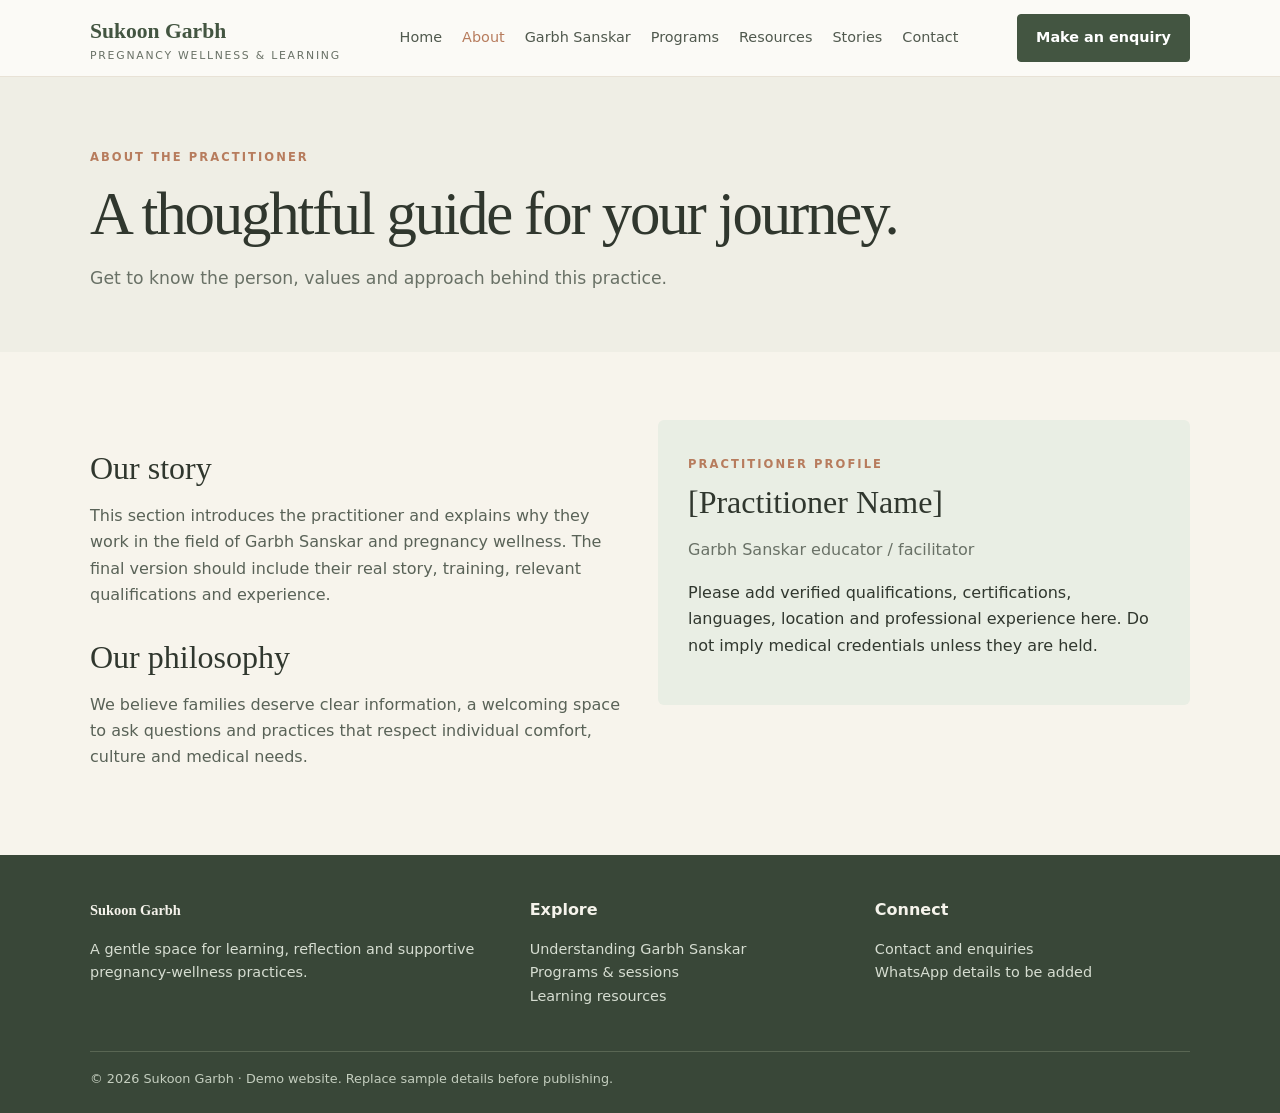
==== about.html @ dbc05a03 "Build responsive Garbh Sanskar website demo" ====
<!doctype html><html lang="en"><head><meta charset="utf-8"><meta name="viewport" content="width=device-width,initial-scale=1"><meta name="description" content="A calm and informative Garbh Sanskar and pregnancy wellness website."><title>About | Sukoon Garbh</title><link rel="stylesheet" href="styles.css"></head><body><header class="site-header"><div class="wrap nav"><a class="brand" href="index.html">Sukoon Garbh<span><small>Pregnancy wellness & learning</small></span></a><nav class="nav-links" aria-label="Main navigation"><a class="" href="index.html">Home</a><a class="active" href="about.html">About</a><a class="" href="garbh-sanskar.html">Garbh Sanskar</a><a class="" href="programs.html">Programs</a><a class="" href="resources.html">Resources</a><a class="" href="testimonials.html">Stories</a><a class="" href="contact.html">Contact</a></nav><a class="nav-cta" href="contact.html">Make an enquiry</a></div></header><main><section class="page-intro"><div class="wrap"><span class="eyebrow">About the practitioner</span><h1>A thoughtful guide for your journey.</h1><p>Get to know the person, values and approach behind this practice.</p></div></section><section class="section"><div class="wrap split"><div class="content"><h2>Our story</h2><p>This section introduces the practitioner and explains why they work in the field of Garbh Sanskar and pregnancy wellness. The final version should include their real story, training, relevant qualifications and experience.</p><h2>Our philosophy</h2><p>We believe families deserve clear information, a welcoming space to ask questions and practices that respect individual comfort, culture and medical needs.</p></div><aside class="contact-box"><span class="eyebrow">Practitioner profile</span><h2 style="font:2rem Georgia,serif">[Practitioner Name]</h2><p class="muted">Garbh Sanskar educator / facilitator</p><p>Please add verified qualifications, certifications, languages, location and professional experience here. Do not imply medical credentials unless they are held.</p></aside></div></section></main><footer class="site-footer"><div class="wrap"><div class="footer-grid"><div><a class="brand" style="color:#f5f3eb" href="index.html">Sukoon Garbh</a><p>A gentle space for learning, reflection and supportive pregnancy-wellness practices.</p></div><div><strong>Explore</strong><p><a href="garbh-sanskar.html">Understanding Garbh Sanskar</a><br><a href="programs.html">Programs & sessions</a><br><a href="resources.html">Learning resources</a></p></div><div><strong>Connect</strong><p><a href="contact.html">Contact and enquiries</a><br><span>WhatsApp details to be added</span></p></div></div><div class="footer-bottom">© 2026 Sukoon Garbh · Demo website. Replace sample details before publishing.</div></div></footer><script src="script.js"></script></body></html>
---- styles.css ----
:root{--cream:#f7f4ec;--paper:#fffdf8;--ink:#30372e;--muted:#697166;--green:#71836b;--green-dark:#435541;--clay:#b77c5d;--line:#e8e2d6}*{box-sizing:border-box}body{margin:0;background:var(--cream);color:var(--ink);font:16px/1.65 Inter,ui-sans-serif,system-ui,-apple-system,"Segoe UI",sans-serif}a{color:inherit;text-decoration:none}img{max-width:100%;display:block}.wrap{width:min(1100px,92%);margin:auto}.site-header{background:#fbfaf6;border-bottom:1px solid var(--line);position:sticky;top:0;z-index:5}.nav{min-height:76px;display:flex;align-items:center;justify-content:space-between;gap:24px}.brand{font-family:Georgia,serif;font-size:1.35rem;color:var(--green-dark);font-weight:600}.brand small{display:block;font: .68rem/1.2 system-ui;letter-spacing:.16em;text-transform:uppercase;color:var(--muted)}.nav-links{display:flex;gap:20px;align-items:center;flex-wrap:wrap}.nav-links a{font-size:.9rem;color:#50594e}.nav-links a:hover,.nav-links a.active{color:var(--clay)}.nav-cta,.button{display:inline-flex;align-items:center;justify-content:center;padding:11px 18px;border-radius:4px;background:var(--green-dark);color:white;border:1px solid var(--green-dark);font-weight:600;font-size:.9rem}.button.secondary{background:transparent;color:var(--green-dark)}.hero{padding:76px 0 68px;background:linear-gradient(115deg,#f0eee3,#f8f5ed 65%,#e9eee4)}.hero-grid{display:grid;grid-template-columns:1.1fr .9fr;gap:54px;align-items:center}.eyebrow{text-transform:uppercase;letter-spacing:.18em;color:var(--clay);font-size:.72rem;font-weight:700}.hero h1,.page-intro h1{font:clamp(2.5rem,5vw,4.6rem)/1.08 Georgia,serif;font-weight:500;letter-spacing:-.035em;margin:15px 0 20px}.hero p,.page-intro p{font-size:1.08rem;color:var(--muted);max-width:620px}.hero-art{min-height:370px;border-radius:48% 48% 8px 8px;background:linear-gradient(150deg,#d9e1d2,#f0e5d5);display:flex;align-items:center;justify-content:center;padding:30px;text-align:center;color:var(--green-dark);font:2rem Georgia,serif}.hero-art span{display:block;font: .9rem system-ui;margin-top:12px;color:#687565}.actions{display:flex;gap:12px;flex-wrap:wrap;margin-top:28px}.section{padding:68px 0}.section.white{background:var(--paper)}.section-head{max-width:650px;margin-bottom:30px}.section h2,.page-intro h1{font-family:Georgia,serif;font-weight:500}.section h2{font-size:2.2rem;line-height:1.2;margin:8px 0 12px}.muted{color:var(--muted)}.cards{display:grid;grid-template-columns:repeat(3,1fr);gap:18px}.card{background:var(--paper);border:1px solid var(--line);padding:24px;border-radius:6px}.card h3{font:1.35rem Georgia,serif;margin:8px 0}.card p{color:var(--muted);margin:0}.number{color:var(--clay);font:1.5rem Georgia,serif}.page-intro{padding:66px 0 42px;background:#efeee5}.page-intro h1{font-size:clamp(2.4rem,5vw,3.8rem);margin:12px 0}.content{max-width:820px}.content h2{font:2rem Georgia,serif;margin:30px 0 10px}.content p,.content li{color:#596257}.content ul{padding-left:22px}.split{display:grid;grid-template-columns:1fr 1fr;gap:36px;align-items:start}.quote{font:1.45rem/1.5 Georgia,serif;color:var(--green-dark);border-left:3px solid var(--clay);padding:8px 0 8px 22px}.tag{display:inline-block;background:#edf0e8;color:var(--green-dark);padding:4px 9px;font-size:.76rem;border-radius:3px}.contact-box{background:#e9eee4;padding:30px;border-radius:6px}.form{display:grid;gap:13px}.form label{font-size:.88rem;font-weight:600}.form input,.form textarea,.form select{width:100%;padding:12px;border:1px solid #d9d6cc;border-radius:4px;background:#fffdf8;font:inherit}.form textarea{min-height:120px;resize:vertical}.notice{font-size:.85rem;color:var(--muted)}.site-footer{background:#394738;color:#f5f3eb;padding:42px 0 24px}.footer-grid{display:grid;grid-template-columns:1.3fr 1fr 1fr;gap:30px}.site-footer p,.site-footer a{color:#d6ddd1;font-size:.9rem}.footer-bottom{border-top:1px solid #596653;margin-top:28px;padding-top:16px;color:#c4cebf;font-size:.8rem}.mobile-note{display:none}@media(max-width:760px){.nav{align-items:flex-start;padding:16px 0;flex-direction:column}.nav-links{gap:12px}.nav-links a{font-size:.82rem}.nav-cta{display:none}.hero{padding:52px 0}.hero-grid,.split{grid-template-columns:1fr}.hero-art{min-height:230px}.cards{grid-template-columns:1fr}.section{padding:48px 0}.footer-grid{grid-template-columns:1fr}.page-intro{padding:48px 0 30px}}
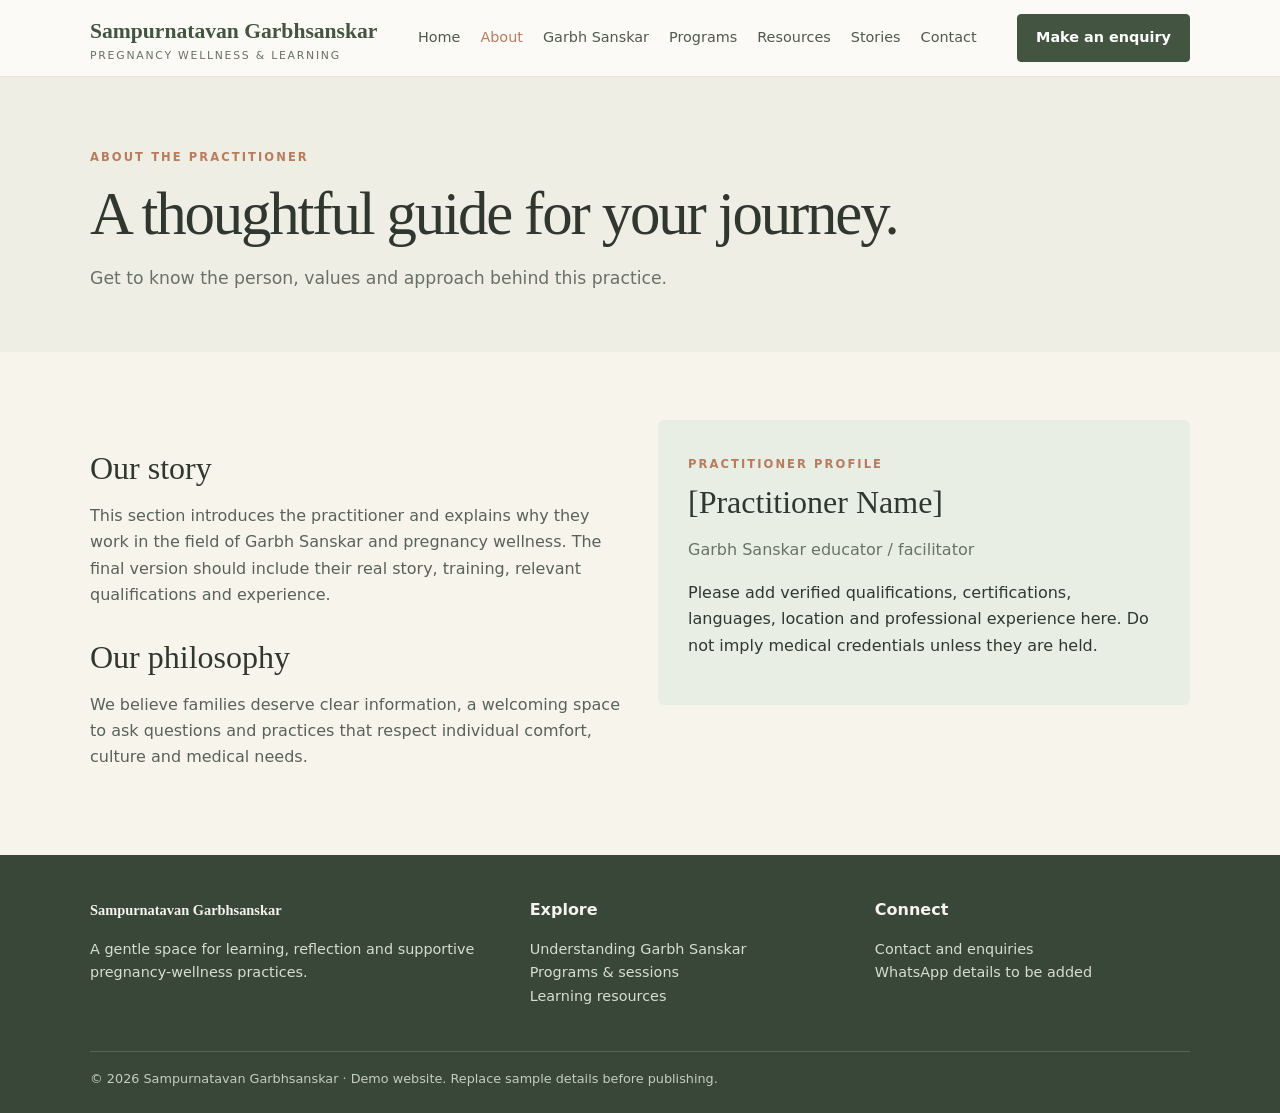
==== commit cba9a319: "Apply Sampurnatavan brand identity" ====
--- a/about.html
+++ b/about.html
@@ -1 +1 @@
-<!doctype html><html lang="en"><head><meta charset="utf-8"><meta name="viewport" content="width=device-width,initial-scale=1"><meta name="description" content="A calm and informative Garbh Sanskar and pregnancy wellness website."><title>About | Sukoon Garbh</title><link rel="stylesheet" href="styles.css"></head><body><header class="site-header"><div class="wrap nav"><a class="brand" href="index.html">Sukoon Garbh<span><small>Pregnancy wellness & learning</small></span></a><nav class="nav-links" aria-label="Main navigation"><a class="" href="index.html">Home</a><a class="active" href="about.html">About</a><a class="" href="garbh-sanskar.html">Garbh Sanskar</a><a class="" href="programs.html">Programs</a><a class="" href="resources.html">Resources</a><a class="" href="testimonials.html">Stories</a><a class="" href="contact.html">Contact</a></nav><a class="nav-cta" href="contact.html">Make an enquiry</a></div></header><main><section class="page-intro"><div class="wrap"><span class="eyebrow">About the practitioner</span><h1>A thoughtful guide for your journey.</h1><p>Get to know the person, values and approach behind this practice.</p></div></section><section class="section"><div class="wrap split"><div class="content"><h2>Our story</h2><p>This section introduces the practitioner and explains why they work in the field of Garbh Sanskar and pregnancy wellness. The final version should include their real story, training, relevant qualifications and experience.</p><h2>Our philosophy</h2><p>We believe families deserve clear information, a welcoming space to ask questions and practices that respect individual comfort, culture and medical needs.</p></div><aside class="contact-box"><span class="eyebrow">Practitioner profile</span><h2 style="font:2rem Georgia,serif">[Practitioner Name]</h2><p class="muted">Garbh Sanskar educator / facilitator</p><p>Please add verified qualifications, certifications, languages, location and professional experience here. Do not imply medical credentials unless they are held.</p></aside></div></section></main><footer class="site-footer"><div class="wrap"><div class="footer-grid"><div><a class="brand" style="color:#f5f3eb" href="index.html">Sukoon Garbh</a><p>A gentle space for learning, reflection and supportive pregnancy-wellness practices.</p></div><div><strong>Explore</strong><p><a href="garbh-sanskar.html">Understanding Garbh Sanskar</a><br><a href="programs.html">Programs & sessions</a><br><a href="resources.html">Learning resources</a></p></div><div><strong>Connect</strong><p><a href="contact.html">Contact and enquiries</a><br><span>WhatsApp details to be added</span></p></div></div><div class="footer-bottom">© 2026 Sukoon Garbh · Demo website. Replace sample details before publishing.</div></div></footer><script src="script.js"></script></body></html>+<!doctype html><html lang="en"><head><meta charset="utf-8"><meta name="viewport" content="width=device-width,initial-scale=1,viewport-fit=cover"><meta name="theme-color" content="#f7f0df"><meta name="description" content="A calm and informative Garbh Sanskar and pregnancy wellness website."><title>About | Sampurnatavan Garbhsanskar</title><link rel="stylesheet" href="styles.css"></head><body><header class="site-header"><div class="wrap nav"><a class="brand" href="index.html">Sampurnatavan Garbhsanskar<span><small>Pregnancy wellness & learning</small></span></a><nav class="nav-links" aria-label="Main navigation"><a class="" href="index.html">Home</a><a class="active" href="about.html">About</a><a class="" href="garbh-sanskar.html">Garbh Sanskar</a><a class="" href="programs.html">Programs</a><a class="" href="resources.html">Resources</a><a class="" href="testimonials.html">Stories</a><a class="" href="contact.html">Contact</a></nav><a class="nav-cta" href="contact.html">Make an enquiry</a></div></header><main><section class="page-intro"><div class="wrap"><span class="eyebrow">About the practitioner</span><h1>A thoughtful guide for your journey.</h1><p>Get to know the person, values and approach behind this practice.</p></div></section><section class="section"><div class="wrap split"><div class="content"><h2>Our story</h2><p>This section introduces the practitioner and explains why they work in the field of Garbh Sanskar and pregnancy wellness. The final version should include their real story, training, relevant qualifications and experience.</p><h2>Our philosophy</h2><p>We believe families deserve clear information, a welcoming space to ask questions and practices that respect individual comfort, culture and medical needs.</p></div><aside class="contact-box"><span class="eyebrow">Practitioner profile</span><h2 style="font:2rem Georgia,serif">[Practitioner Name]</h2><p class="muted">Garbh Sanskar educator / facilitator</p><p>Please add verified qualifications, certifications, languages, location and professional experience here. Do not imply medical credentials unless they are held.</p></aside></div></section></main><footer class="site-footer"><div class="wrap"><div class="footer-grid"><div><a class="brand" style="color:#f5f3eb" href="index.html">Sampurnatavan Garbhsanskar</a><p>A gentle space for learning, reflection and supportive pregnancy-wellness practices.</p></div><div><strong>Explore</strong><p><a href="garbh-sanskar.html">Understanding Garbh Sanskar</a><br><a href="programs.html">Programs & sessions</a><br><a href="resources.html">Learning resources</a></p></div><div><strong>Connect</strong><p><a href="contact.html">Contact and enquiries</a><br><span>WhatsApp details to be added</span></p></div></div><div class="footer-bottom">© 2026 Sampurnatavan Garbhsanskar · Demo website. Replace sample details before publishing.</div></div></footer><script src="script.js"></script></body></html>
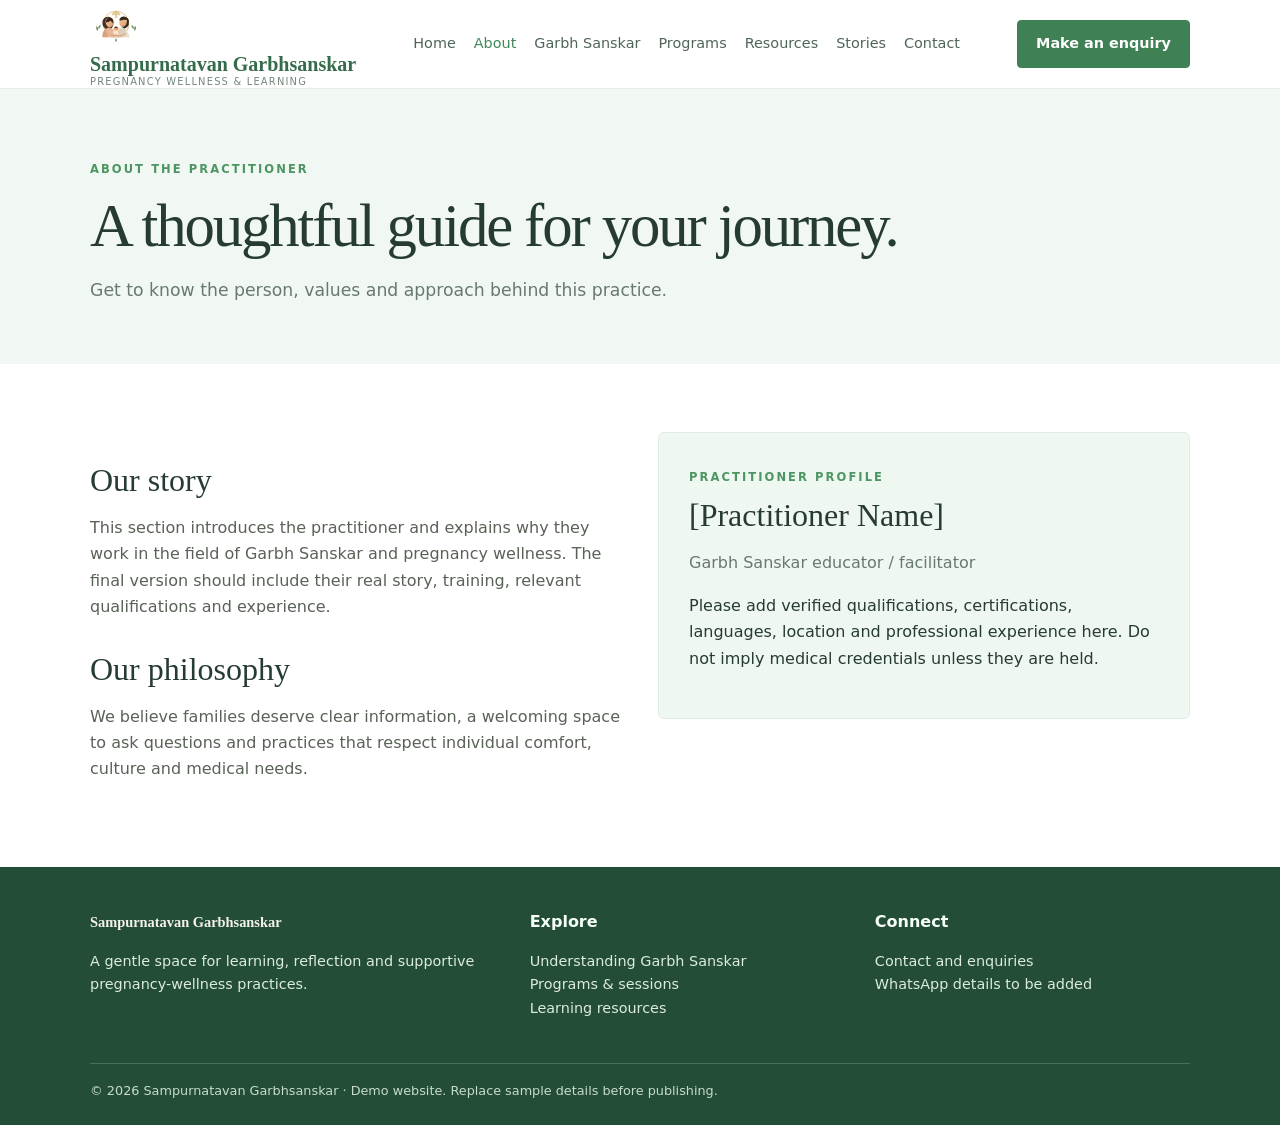
==== commit b997fc9c: "Show family emblem in site header" ====
--- a/about.html
+++ b/about.html
@@ -1 +1 @@
-<!doctype html><html lang="en"><head><meta charset="utf-8"><meta name="viewport" content="width=device-width,initial-scale=1,viewport-fit=cover"><meta name="theme-color" content="#f7f0df"><meta name="description" content="A calm and informative Garbh Sanskar and pregnancy wellness website."><title>About | Sampurnatavan Garbhsanskar</title><link rel="stylesheet" href="styles.css"></head><body><header class="site-header"><div class="wrap nav"><a class="brand" href="index.html">Sampurnatavan Garbhsanskar<span><small>Pregnancy wellness & learning</small></span></a><nav class="nav-links" aria-label="Main navigation"><a class="" href="index.html">Home</a><a class="active" href="about.html">About</a><a class="" href="garbh-sanskar.html">Garbh Sanskar</a><a class="" href="programs.html">Programs</a><a class="" href="resources.html">Resources</a><a class="" href="testimonials.html">Stories</a><a class="" href="contact.html">Contact</a></nav><a class="nav-cta" href="contact.html">Make an enquiry</a></div></header><main><section class="page-intro"><div class="wrap"><span class="eyebrow">About the practitioner</span><h1>A thoughtful guide for your journey.</h1><p>Get to know the person, values and approach behind this practice.</p></div></section><section class="section"><div class="wrap split"><div class="content"><h2>Our story</h2><p>This section introduces the practitioner and explains why they work in the field of Garbh Sanskar and pregnancy wellness. The final version should include their real story, training, relevant qualifications and experience.</p><h2>Our philosophy</h2><p>We believe families deserve clear information, a welcoming space to ask questions and practices that respect individual comfort, culture and medical needs.</p></div><aside class="contact-box"><span class="eyebrow">Practitioner profile</span><h2 style="font:2rem Georgia,serif">[Practitioner Name]</h2><p class="muted">Garbh Sanskar educator / facilitator</p><p>Please add verified qualifications, certifications, languages, location and professional experience here. Do not imply medical credentials unless they are held.</p></aside></div></section></main><footer class="site-footer"><div class="wrap"><div class="footer-grid"><div><a class="brand" style="color:#f5f3eb" href="index.html">Sampurnatavan Garbhsanskar</a><p>A gentle space for learning, reflection and supportive pregnancy-wellness practices.</p></div><div><strong>Explore</strong><p><a href="garbh-sanskar.html">Understanding Garbh Sanskar</a><br><a href="programs.html">Programs & sessions</a><br><a href="resources.html">Learning resources</a></p></div><div><strong>Connect</strong><p><a href="contact.html">Contact and enquiries</a><br><span>WhatsApp details to be added</span></p></div></div><div class="footer-bottom">© 2026 Sampurnatavan Garbhsanskar · Demo website. Replace sample details before publishing.</div></div></footer><script src="script.js"></script></body></html>+<!doctype html><html lang="en"><head><meta charset="utf-8"><meta name="viewport" content="width=device-width,initial-scale=1,viewport-fit=cover"><meta name="theme-color" content="#f7f0df"><meta name="description" content="A calm and informative Garbh Sanskar and pregnancy wellness website."><title>About | Sampurnatavan Garbhsanskar</title><link rel="stylesheet" href="styles.css"></head><body><header class="site-header"><div class="wrap nav"><a class="brand brand-lockup" href="index.html"><img class="brand-mark" src="assets/sampurnatavam-logo.svg" alt="" width="52" height="52"><span class="brand-copy">Sampurnatavan Garbhsanskar<small>Pregnancy wellness & learning</small></span></a><nav class="nav-links" aria-label="Main navigation"><a class="" href="index.html">Home</a><a class="active" href="about.html">About</a><a class="" href="garbh-sanskar.html">Garbh Sanskar</a><a class="" href="programs.html">Programs</a><a class="" href="resources.html">Resources</a><a class="" href="testimonials.html">Stories</a><a class="" href="contact.html">Contact</a></nav><a class="nav-cta" href="contact.html">Make an enquiry</a></div></header><main><section class="page-intro"><div class="wrap"><span class="eyebrow">About the practitioner</span><h1>A thoughtful guide for your journey.</h1><p>Get to know the person, values and approach behind this practice.</p></div></section><section class="section"><div class="wrap split"><div class="content"><h2>Our story</h2><p>This section introduces the practitioner and explains why they work in the field of Garbh Sanskar and pregnancy wellness. The final version should include their real story, training, relevant qualifications and experience.</p><h2>Our philosophy</h2><p>We believe families deserve clear information, a welcoming space to ask questions and practices that respect individual comfort, culture and medical needs.</p></div><aside class="contact-box"><span class="eyebrow">Practitioner profile</span><h2 style="font:2rem Georgia,serif">[Practitioner Name]</h2><p class="muted">Garbh Sanskar educator / facilitator</p><p>Please add verified qualifications, certifications, languages, location and professional experience here. Do not imply medical credentials unless they are held.</p></aside></div></section></main><footer class="site-footer"><div class="wrap"><div class="footer-grid"><div><a class="brand" style="color:#f5f3eb" href="index.html">Sampurnatavan Garbhsanskar</a><p>A gentle space for learning, reflection and supportive pregnancy-wellness practices.</p></div><div><strong>Explore</strong><p><a href="garbh-sanskar.html">Understanding Garbh Sanskar</a><br><a href="programs.html">Programs & sessions</a><br><a href="resources.html">Learning resources</a></p></div><div><strong>Connect</strong><p><a href="contact.html">Contact and enquiries</a><br><span>WhatsApp details to be added</span></p></div></div><div class="footer-bottom">© 2026 Sampurnatavan Garbhsanskar · Demo website. Replace sample details before publishing.</div></div></footer><script src="script.js"></script></body></html>
--- a/styles.css
+++ b/styles.css
@@ -1 +1,29 @@
-:root{--cream:#f7f4ec;--paper:#fffdf8;--ink:#30372e;--muted:#697166;--green:#71836b;--green-dark:#435541;--clay:#b77c5d;--line:#e8e2d6}*{box-sizing:border-box}body{margin:0;background:var(--cream);color:var(--ink);font:16px/1.65 Inter,ui-sans-serif,system-ui,-apple-system,"Segoe UI",sans-serif}a{color:inherit;text-decoration:none}img{max-width:100%;display:block}.wrap{width:min(1100px,92%);margin:auto}.site-header{background:#fbfaf6;border-bottom:1px solid var(--line);position:sticky;top:0;z-index:5}.nav{min-height:76px;display:flex;align-items:center;justify-content:space-between;gap:24px}.brand{font-family:Georgia,serif;font-size:1.35rem;color:var(--green-dark);font-weight:600}.brand small{display:block;font: .68rem/1.2 system-ui;letter-spacing:.16em;text-transform:uppercase;color:var(--muted)}.nav-links{display:flex;gap:20px;align-items:center;flex-wrap:wrap}.nav-links a{font-size:.9rem;color:#50594e}.nav-links a:hover,.nav-links a.active{color:var(--clay)}.nav-cta,.button{display:inline-flex;align-items:center;justify-content:center;padding:11px 18px;border-radius:4px;background:var(--green-dark);color:white;border:1px solid var(--green-dark);font-weight:600;font-size:.9rem}.button.secondary{background:transparent;color:var(--green-dark)}.hero{padding:76px 0 68px;background:linear-gradient(115deg,#f0eee3,#f8f5ed 65%,#e9eee4)}.hero-grid{display:grid;grid-template-columns:1.1fr .9fr;gap:54px;align-items:center}.eyebrow{text-transform:uppercase;letter-spacing:.18em;color:var(--clay);font-size:.72rem;font-weight:700}.hero h1,.page-intro h1{font:clamp(2.5rem,5vw,4.6rem)/1.08 Georgia,serif;font-weight:500;letter-spacing:-.035em;margin:15px 0 20px}.hero p,.page-intro p{font-size:1.08rem;color:var(--muted);max-width:620px}.hero-art{min-height:370px;border-radius:48% 48% 8px 8px;background:linear-gradient(150deg,#d9e1d2,#f0e5d5);display:flex;align-items:center;justify-content:center;padding:30px;text-align:center;color:var(--green-dark);font:2rem Georgia,serif}.hero-art span{display:block;font: .9rem system-ui;margin-top:12px;color:#687565}.actions{display:flex;gap:12px;flex-wrap:wrap;margin-top:28px}.section{padding:68px 0}.section.white{background:var(--paper)}.section-head{max-width:650px;margin-bottom:30px}.section h2,.page-intro h1{font-family:Georgia,serif;font-weight:500}.section h2{font-size:2.2rem;line-height:1.2;margin:8px 0 12px}.muted{color:var(--muted)}.cards{display:grid;grid-template-columns:repeat(3,1fr);gap:18px}.card{background:var(--paper);border:1px solid var(--line);padding:24px;border-radius:6px}.card h3{font:1.35rem Georgia,serif;margin:8px 0}.card p{color:var(--muted);margin:0}.number{color:var(--clay);font:1.5rem Georgia,serif}.page-intro{padding:66px 0 42px;background:#efeee5}.page-intro h1{font-size:clamp(2.4rem,5vw,3.8rem);margin:12px 0}.content{max-width:820px}.content h2{font:2rem Georgia,serif;margin:30px 0 10px}.content p,.content li{color:#596257}.content ul{padding-left:22px}.split{display:grid;grid-template-columns:1fr 1fr;gap:36px;align-items:start}.quote{font:1.45rem/1.5 Georgia,serif;color:var(--green-dark);border-left:3px solid var(--clay);padding:8px 0 8px 22px}.tag{display:inline-block;background:#edf0e8;color:var(--green-dark);padding:4px 9px;font-size:.76rem;border-radius:3px}.contact-box{background:#e9eee4;padding:30px;border-radius:6px}.form{display:grid;gap:13px}.form label{font-size:.88rem;font-weight:600}.form input,.form textarea,.form select{width:100%;padding:12px;border:1px solid #d9d6cc;border-radius:4px;background:#fffdf8;font:inherit}.form textarea{min-height:120px;resize:vertical}.notice{font-size:.85rem;color:var(--muted)}.site-footer{background:#394738;color:#f5f3eb;padding:42px 0 24px}.footer-grid{display:grid;grid-template-columns:1.3fr 1fr 1fr;gap:30px}.site-footer p,.site-footer a{color:#d6ddd1;font-size:.9rem}.footer-bottom{border-top:1px solid #596653;margin-top:28px;padding-top:16px;color:#c4cebf;font-size:.8rem}.mobile-note{display:none}@media(max-width:760px){.nav{align-items:flex-start;padding:16px 0;flex-direction:column}.nav-links{gap:12px}.nav-links a{font-size:.82rem}.nav-cta{display:none}.hero{padding:52px 0}.hero-grid,.split{grid-template-columns:1fr}.hero-art{min-height:230px}.cards{grid-template-columns:1fr}.section{padding:48px 0}.footer-grid{grid-template-columns:1fr}.page-intro{padding:48px 0 30px}}+:root{--cream:#f7f4ec;--paper:#fffdf8;--ink:#30372e;--muted:#697166;--green:#71836b;--green-dark:#435541;--clay:#b77c5d;--line:#e8e2d6}*{box-sizing:border-box}body{margin:0;background:var(--cream);color:var(--ink);font:16px/1.65 Inter,ui-sans-serif,system-ui,-apple-system,"Segoe UI",sans-serif}a{color:inherit;text-decoration:none}img{max-width:100%;display:block}.wrap{width:min(1100px,92%);margin:auto}.site-header{background:#fbfaf6;border-bottom:1px solid var(--line);position:sticky;top:0;z-index:5}.nav{min-height:76px;display:flex;align-items:center;justify-content:space-between;gap:24px}.brand{font-family:Georgia,serif;font-size:1.35rem;color:var(--green-dark);font-weight:600}.brand small{display:block;font: .68rem/1.2 system-ui;letter-spacing:.16em;text-transform:uppercase;color:var(--muted)}.nav-links{display:flex;gap:20px;align-items:center;flex-wrap:wrap}.nav-links a{font-size:.9rem;color:#50594e}.nav-links a:hover,.nav-links a.active{color:var(--clay)}.nav-cta,.button{display:inline-flex;align-items:center;justify-content:center;padding:11px 18px;border-radius:4px;background:var(--green-dark);color:white;border:1px solid var(--green-dark);font-weight:600;font-size:.9rem}.button.secondary{background:transparent;color:var(--green-dark)}.hero{padding:76px 0 68px;background:linear-gradient(115deg,#f0eee3,#f8f5ed 65%,#e9eee4)}.hero-grid{display:grid;grid-template-columns:1.1fr .9fr;gap:54px;align-items:center}.eyebrow{text-transform:uppercase;letter-spacing:.18em;color:var(--clay);font-size:.72rem;font-weight:700}.hero h1,.page-intro h1{font:clamp(2.5rem,5vw,4.6rem)/1.08 Georgia,serif;font-weight:500;letter-spacing:-.035em;margin:15px 0 20px}.hero p,.page-intro p{font-size:1.08rem;color:var(--muted);max-width:620px}.hero-art{min-height:370px;border-radius:48% 48% 8px 8px;background:linear-gradient(150deg,#d9e1d2,#f0e5d5);display:flex;align-items:center;justify-content:center;padding:30px;text-align:center;color:var(--green-dark);font:2rem Georgia,serif}.hero-art span{display:block;font: .9rem system-ui;margin-top:12px;color:#687565}.actions{display:flex;gap:12px;flex-wrap:wrap;margin-top:28px}.section{padding:68px 0}.section.white{background:var(--paper)}.section-head{max-width:650px;margin-bottom:30px}.section h2,.page-intro h1{font-family:Georgia,serif;font-weight:500}.section h2{font-size:2.2rem;line-height:1.2;margin:8px 0 12px}.muted{color:var(--muted)}.cards{display:grid;grid-template-columns:repeat(3,1fr);gap:18px}.card{background:var(--paper);border:1px solid var(--line);padding:24px;border-radius:6px}.card h3{font:1.35rem Georgia,serif;margin:8px 0}.card p{color:var(--muted);margin:0}.number{color:var(--clay);font:1.5rem Georgia,serif}.page-intro{padding:66px 0 42px;background:#efeee5}.page-intro h1{font-size:clamp(2.4rem,5vw,3.8rem);margin:12px 0}.content{max-width:820px}.content h2{font:2rem Georgia,serif;margin:30px 0 10px}.content p,.content li{color:#596257}.content ul{padding-left:22px}.split{display:grid;grid-template-columns:1fr 1fr;gap:36px;align-items:start}.quote{font:1.45rem/1.5 Georgia,serif;color:var(--green-dark);border-left:3px solid var(--clay);padding:8px 0 8px 22px}.tag{display:inline-block;background:#edf0e8;color:var(--green-dark);padding:4px 9px;font-size:.76rem;border-radius:3px}.contact-box{background:#e9eee4;padding:30px;border-radius:6px}.form{display:grid;gap:13px}.form label{font-size:.88rem;font-weight:600}.form input,.form textarea,.form select{width:100%;padding:12px;border:1px solid #d9d6cc;border-radius:4px;background:#fffdf8;font:inherit}.form textarea{min-height:120px;resize:vertical}.notice{font-size:.85rem;color:var(--muted)}.site-footer{background:#394738;color:#f5f3eb;padding:42px 0 24px}.footer-grid{display:grid;grid-template-columns:1.3fr 1fr 1fr;gap:30px}.site-footer p,.site-footer a{color:#d6ddd1;font-size:.9rem}.footer-bottom{border-top:1px solid #596653;margin-top:28px;padding-top:16px;color:#c4cebf;font-size:.8rem}.mobile-note{display:none}@media(max-width:760px){.nav{align-items:flex-start;padding:16px 0;flex-direction:column}.nav-links{gap:12px}.nav-links a{font-size:.82rem}.nav-cta{display:none}.hero{padding:52px 0}.hero-grid,.split{grid-template-columns:1fr}.hero-art{min-height:230px}.cards{grid-template-columns:1fr}.section{padding:48px 0}.footer-grid{grid-template-columns:1fr}.page-intro{padding:48px 0 30px}}
+/* Sampurnatavan brand palette and mobile refinements */
+:root{--cream:#f8f1e3;--paper:#fffaf0;--ink:#4c3825;--muted:#76664f;--green:#7d875d;--green-dark:#5a633b;--clay:#b88743;--line:#e8d9bd}
+body{overflow-wrap:break-word}.brand{font-size:clamp(1rem,2vw,1.25rem);line-height:1.2;max-width:290px;color:#70502b}.brand small{letter-spacing:.12em;font-size:.62rem}.site-header{background:rgba(255,250,240,.97);backdrop-filter:blur(10px)}.nav{gap:16px}.nav-links{gap:clamp(10px,1.5vw,18px)}.nav-links a{white-space:nowrap}.hero{background:linear-gradient(120deg,#f4e6cc,#fbf4e6 62%,#e9eadb)}.hero-art{background:linear-gradient(145deg,#e7d2aa,#f8edda 55%,#dfe5d2);border:1px solid #e4d0a8;color:#71532e;box-shadow:0 18px 45px rgba(115,83,42,.08)}.button,.nav-cta{background:#66502d;border-color:#66502d;min-height:44px}.button.secondary{background:transparent;color:#66502d}
+@media(max-width:760px){.wrap{width:min(100% - 32px,600px)}.nav{width:100%;padding:14px 16px;gap:12px}.brand{max-width:100%;font-size:1.12rem}.nav-links{width:100%;display:flex;flex-wrap:nowrap;overflow-x:auto;overflow-y:hidden;gap:18px;padding:4px 0 8px;scrollbar-width:thin;-webkit-overflow-scrolling:touch}.nav-links a{font-size:.86rem;flex:0 0 auto}.hero{padding:42px 0}.hero h1{font-size:clamp(2.25rem,10vw,3.25rem)}.hero p,.page-intro p{font-size:1rem}.hero-art{min-height:190px;border-radius:90px 90px 8px 8px;font-size:1.55rem}.actions{display:grid;grid-template-columns:1fr}.actions .button{width:100%}.section{padding:42px 0}.section h2{font-size:1.85rem}.page-intro{padding:42px 0 28px}.page-intro h1{font-size:clamp(2.2rem,9vw,3rem)}.cards{gap:12px}.card{padding:20px}.split{gap:24px}.contact-box{padding:20px}.form input,.form textarea,.form select{font-size:16px}.site-footer{padding:34px 0 20px}}
+@media(min-width:761px) and (max-width:980px){.nav{flex-wrap:wrap;padding:14px 0}.nav-links{order:3;width:100%;justify-content:space-between}.hero-grid{gap:28px}}
+
+
+/* White + health green brand refresh */
+:root{--cream:#ffffff;--paper:#ffffff;--ink:#263b31;--muted:#68796f;--green:#78a879;--green-dark:#356b4b;--clay:#4f9565;--line:#e1ece4}
+body{background:#fff;color:var(--ink)}
+.site-header{background:rgba(255,255,255,.97);border-bottom:1px solid #e3eee6}
+.brand{color:#356b4b}.brand small{color:#74877b}
+.nav-links a{color:#4f6558}.nav-links a:hover,.nav-links a.active{color:#43885a}
+.nav-cta,.button{background:#3f8054;border-color:#3f8054;color:#fff}
+.button.secondary{background:#fff;color:#3f8054;border-color:#a9c9b1}
+.hero{background:linear-gradient(115deg,#ffffff 0%,#f4faf5 65%,#eaf5ed 100%)}
+.hero-art{background:#fff;border:1px solid #e3eee6;box-shadow:0 14px 38px rgba(43,104,67,.07);color:#356b4b}
+.hero-logo-wrap{min-height:280px;border-radius:12px;padding:clamp(18px,4vw,38px);background:#fff}
+.hero-logo{width:100%;height:auto;max-height:240px;object-fit:contain}
+.eyebrow,.number{color:#4d9562}
+.section.white,.card{background:#fff}.card{border-color:#e1ece4;box-shadow:0 8px 24px rgba(43,104,67,.035)}
+.page-intro{background:#f1f8f3}
+.quote{color:#356b4b;border-color:#78a879}
+.tag{background:#edf6ef;color:#356b4b}
+.contact-box{background:#eff7f1;border:1px solid #e1ece4}
+.form input,.form textarea,.form select{background:#fff;border-color:#d6e5da;color:#263b31}
+.site-footer{background:#244d37;color:#f6fff8}.site-footer p,.site-footer a{color:#dcebe0}.footer-bottom{border-color:#47715a;color:#c5dccb}.footer-brand{color:#fff}
+@media(max-width:760px){.hero-logo-wrap{min-height:150px;padding:14px;border-radius:10px}.hero-logo{max-height:150px}.nav-links{scrollbar-color:#a8cbb0 #f3f8f4}.button,.nav-cta{min-height:46px}.card{padding:20px}}
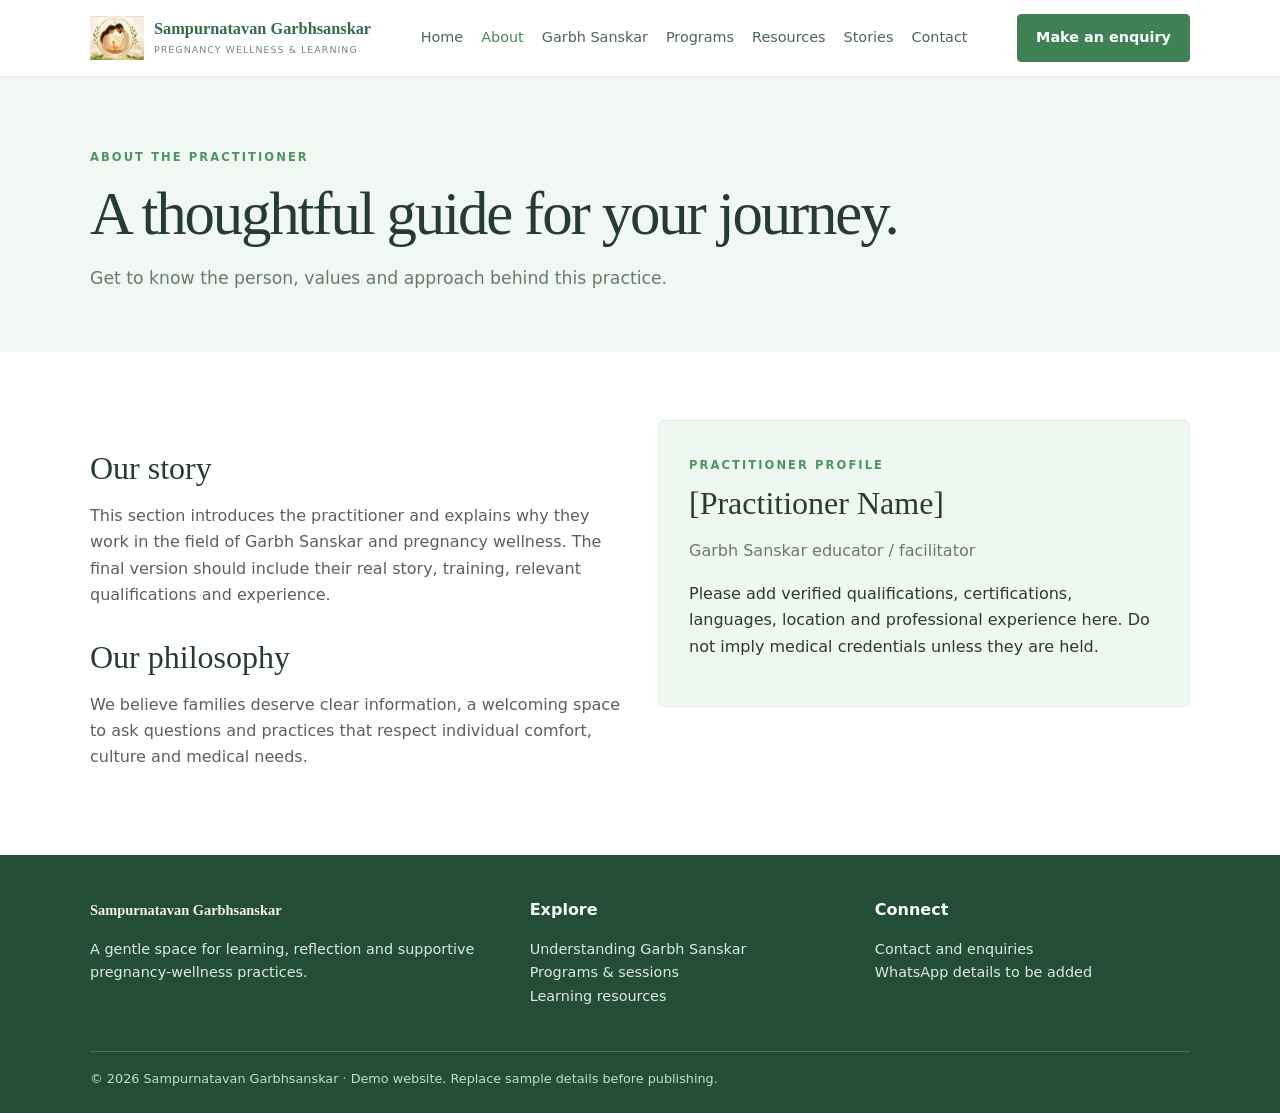
==== commit 25203039: "Use detailed parents and newborn emblem across website" ====
--- a/about.html
+++ b/about.html
@@ -1 +1 @@
-<!doctype html><html lang="en"><head><meta charset="utf-8"><meta name="viewport" content="width=device-width,initial-scale=1,viewport-fit=cover"><meta name="theme-color" content="#f7f0df"><meta name="description" content="A calm and informative Garbh Sanskar and pregnancy wellness website."><title>About | Sampurnatavan Garbhsanskar</title><link rel="stylesheet" href="styles.css"></head><body><header class="site-header"><div class="wrap nav"><a class="brand brand-lockup" href="index.html"><img class="brand-mark" src="assets/sampurnatavam-logo.svg" alt="" width="52" height="52"><span class="brand-copy">Sampurnatavan Garbhsanskar<small>Pregnancy wellness & learning</small></span></a><nav class="nav-links" aria-label="Main navigation"><a class="" href="index.html">Home</a><a class="active" href="about.html">About</a><a class="" href="garbh-sanskar.html">Garbh Sanskar</a><a class="" href="programs.html">Programs</a><a class="" href="resources.html">Resources</a><a class="" href="testimonials.html">Stories</a><a class="" href="contact.html">Contact</a></nav><a class="nav-cta" href="contact.html">Make an enquiry</a></div></header><main><section class="page-intro"><div class="wrap"><span class="eyebrow">About the practitioner</span><h1>A thoughtful guide for your journey.</h1><p>Get to know the person, values and approach behind this practice.</p></div></section><section class="section"><div class="wrap split"><div class="content"><h2>Our story</h2><p>This section introduces the practitioner and explains why they work in the field of Garbh Sanskar and pregnancy wellness. The final version should include their real story, training, relevant qualifications and experience.</p><h2>Our philosophy</h2><p>We believe families deserve clear information, a welcoming space to ask questions and practices that respect individual comfort, culture and medical needs.</p></div><aside class="contact-box"><span class="eyebrow">Practitioner profile</span><h2 style="font:2rem Georgia,serif">[Practitioner Name]</h2><p class="muted">Garbh Sanskar educator / facilitator</p><p>Please add verified qualifications, certifications, languages, location and professional experience here. Do not imply medical credentials unless they are held.</p></aside></div></section></main><footer class="site-footer"><div class="wrap"><div class="footer-grid"><div><a class="brand" style="color:#f5f3eb" href="index.html">Sampurnatavan Garbhsanskar</a><p>A gentle space for learning, reflection and supportive pregnancy-wellness practices.</p></div><div><strong>Explore</strong><p><a href="garbh-sanskar.html">Understanding Garbh Sanskar</a><br><a href="programs.html">Programs & sessions</a><br><a href="resources.html">Learning resources</a></p></div><div><strong>Connect</strong><p><a href="contact.html">Contact and enquiries</a><br><span>WhatsApp details to be added</span></p></div></div><div class="footer-bottom">© 2026 Sampurnatavan Garbhsanskar · Demo website. Replace sample details before publishing.</div></div></footer><script src="script.js"></script></body></html>+<!doctype html><html lang="en"><head><meta charset="utf-8"><meta name="viewport" content="width=device-width,initial-scale=1,viewport-fit=cover"><meta name="theme-color" content="#f7f0df"><meta name="description" content="A calm and informative Garbh Sanskar and pregnancy wellness website."><title>About | Sampurnatavan Garbhsanskar</title><link rel="stylesheet" href="styles.css"></head><body><header class="site-header"><div class="wrap nav"><a class="brand brand-lockup" href="index.html"><img class="brand-mark" src="assets/family-emblem.webp" alt="Sampurnatavam family emblem showing both parents holding their newborn" width="58" height="52"><span class="brand-copy">Sampurnatavan Garbhsanskar<small>Pregnancy wellness & learning</small></span></a><nav class="nav-links" aria-label="Main navigation"><a class="" href="index.html">Home</a><a class="active" href="about.html">About</a><a class="" href="garbh-sanskar.html">Garbh Sanskar</a><a class="" href="programs.html">Programs</a><a class="" href="resources.html">Resources</a><a class="" href="testimonials.html">Stories</a><a class="" href="contact.html">Contact</a></nav><a class="nav-cta" href="contact.html">Make an enquiry</a></div></header><main><section class="page-intro"><div class="wrap"><span class="eyebrow">About the practitioner</span><h1>A thoughtful guide for your journey.</h1><p>Get to know the person, values and approach behind this practice.</p></div></section><section class="section"><div class="wrap split"><div class="content"><h2>Our story</h2><p>This section introduces the practitioner and explains why they work in the field of Garbh Sanskar and pregnancy wellness. The final version should include their real story, training, relevant qualifications and experience.</p><h2>Our philosophy</h2><p>We believe families deserve clear information, a welcoming space to ask questions and practices that respect individual comfort, culture and medical needs.</p></div><aside class="contact-box"><span class="eyebrow">Practitioner profile</span><h2 style="font:2rem Georgia,serif">[Practitioner Name]</h2><p class="muted">Garbh Sanskar educator / facilitator</p><p>Please add verified qualifications, certifications, languages, location and professional experience here. Do not imply medical credentials unless they are held.</p></aside></div></section></main><footer class="site-footer"><div class="wrap"><div class="footer-grid"><div><a class="brand" style="color:#f5f3eb" href="index.html">Sampurnatavan Garbhsanskar</a><p>A gentle space for learning, reflection and supportive pregnancy-wellness practices.</p></div><div><strong>Explore</strong><p><a href="garbh-sanskar.html">Understanding Garbh Sanskar</a><br><a href="programs.html">Programs & sessions</a><br><a href="resources.html">Learning resources</a></p></div><div><strong>Connect</strong><p><a href="contact.html">Contact and enquiries</a><br><span>WhatsApp details to be added</span></p></div></div><div class="footer-bottom">© 2026 Sampurnatavan Garbhsanskar · Demo website. Replace sample details before publishing.</div></div></footer><script src="script.js"></script></body></html>
--- a/styles.css
+++ b/styles.css
@@ -27,3 +27,19 @@
 .form input,.form textarea,.form select{background:#fff;border-color:#d6e5da;color:#263b31}
 .site-footer{background:#244d37;color:#f6fff8}.site-footer p,.site-footer a{color:#dcebe0}.footer-bottom{border-color:#47715a;color:#c5dccb}.footer-brand{color:#fff}
 @media(max-width:760px){.hero-logo-wrap{min-height:150px;padding:14px;border-radius:10px}.hero-logo{max-height:150px}.nav-links{scrollbar-color:#a8cbb0 #f3f8f4}.button,.nav-cta{min-height:46px}.card{padding:20px}}
+
+/* Family emblem lockup: parents and newborn stay visible across every page */
+.brand-lockup{display:flex;align-items:center;gap:10px;max-width:320px;flex:0 0 auto}
+.brand-mark{width:54px;height:54px;object-fit:contain;flex:0 0 auto}
+.brand-copy{display:block;line-height:1.2;font-size:1.02rem}
+.brand-copy small{display:block;margin-top:5px;font-size:.59rem;letter-spacing:.11em;line-height:1.35}
+.hero-logo-wrap{background:#fff;border:1px solid #e3eee6;border-radius:18px;padding:18px;min-height:300px}
+.hero-logo{width:100%;height:auto;max-height:285px;object-fit:contain}
+@media(max-width:760px){
+ .brand-lockup{gap:8px;max-width:100%}
+ .brand-mark{width:46px;height:46px}
+ .brand-copy{font-size:.94rem}
+ .brand-copy small{font-size:.55rem}
+ .hero-logo-wrap{min-height:180px;padding:12px}
+ .hero-logo{max-height:220px}
+}
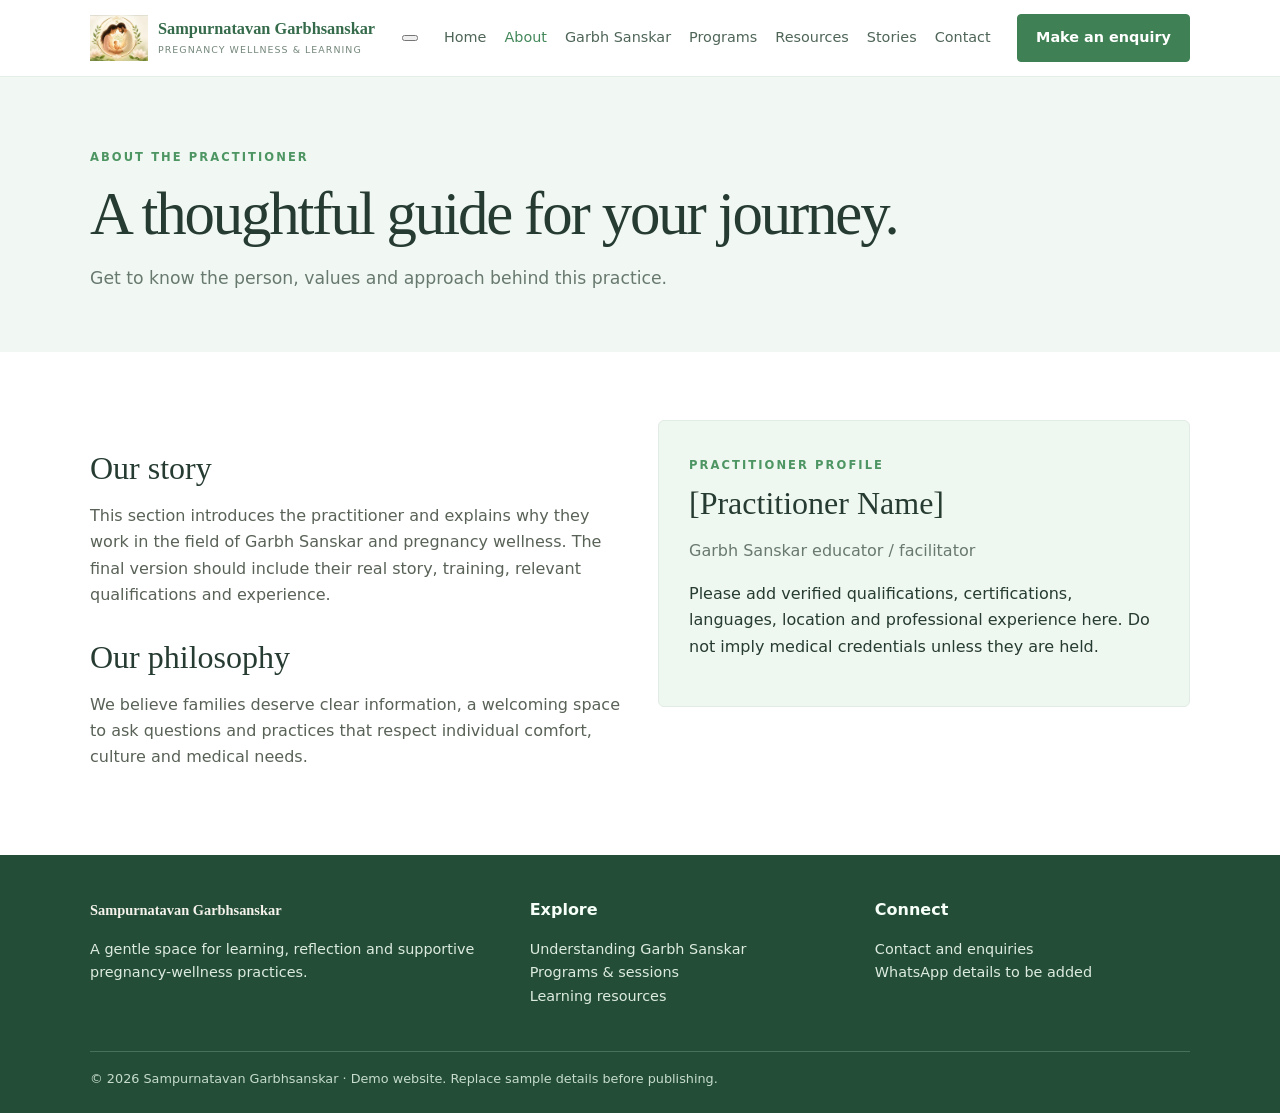
==== commit b7aa5695: "Add accessible mobile navigation toggle" ====
--- a/about.html
+++ b/about.html
@@ -1 +1 @@
-<!doctype html><html lang="en"><head><meta charset="utf-8"><meta name="viewport" content="width=device-width,initial-scale=1,viewport-fit=cover"><meta name="theme-color" content="#f7f0df"><meta name="description" content="A calm and informative Garbh Sanskar and pregnancy wellness website."><title>About | Sampurnatavan Garbhsanskar</title><link rel="stylesheet" href="styles.css"></head><body><header class="site-header"><div class="wrap nav"><a class="brand brand-lockup" href="index.html"><img class="brand-mark" src="assets/family-emblem.webp" alt="Sampurnatavam family emblem showing both parents holding their newborn" width="58" height="52"><span class="brand-copy">Sampurnatavan Garbhsanskar<small>Pregnancy wellness & learning</small></span></a><nav class="nav-links" aria-label="Main navigation"><a class="" href="index.html">Home</a><a class="active" href="about.html">About</a><a class="" href="garbh-sanskar.html">Garbh Sanskar</a><a class="" href="programs.html">Programs</a><a class="" href="resources.html">Resources</a><a class="" href="testimonials.html">Stories</a><a class="" href="contact.html">Contact</a></nav><a class="nav-cta" href="contact.html">Make an enquiry</a></div></header><main><section class="page-intro"><div class="wrap"><span class="eyebrow">About the practitioner</span><h1>A thoughtful guide for your journey.</h1><p>Get to know the person, values and approach behind this practice.</p></div></section><section class="section"><div class="wrap split"><div class="content"><h2>Our story</h2><p>This section introduces the practitioner and explains why they work in the field of Garbh Sanskar and pregnancy wellness. The final version should include their real story, training, relevant qualifications and experience.</p><h2>Our philosophy</h2><p>We believe families deserve clear information, a welcoming space to ask questions and practices that respect individual comfort, culture and medical needs.</p></div><aside class="contact-box"><span class="eyebrow">Practitioner profile</span><h2 style="font:2rem Georgia,serif">[Practitioner Name]</h2><p class="muted">Garbh Sanskar educator / facilitator</p><p>Please add verified qualifications, certifications, languages, location and professional experience here. Do not imply medical credentials unless they are held.</p></aside></div></section></main><footer class="site-footer"><div class="wrap"><div class="footer-grid"><div><a class="brand" style="color:#f5f3eb" href="index.html">Sampurnatavan Garbhsanskar</a><p>A gentle space for learning, reflection and supportive pregnancy-wellness practices.</p></div><div><strong>Explore</strong><p><a href="garbh-sanskar.html">Understanding Garbh Sanskar</a><br><a href="programs.html">Programs & sessions</a><br><a href="resources.html">Learning resources</a></p></div><div><strong>Connect</strong><p><a href="contact.html">Contact and enquiries</a><br><span>WhatsApp details to be added</span></p></div></div><div class="footer-bottom">© 2026 Sampurnatavan Garbhsanskar · Demo website. Replace sample details before publishing.</div></div></footer><script src="script.js"></script></body></html>+<!doctype html><html lang="en"><head><meta charset="utf-8"><meta name="viewport" content="width=device-width,initial-scale=1,viewport-fit=cover"><meta name="theme-color" content="#f7f0df"><meta name="description" content="A calm and informative Garbh Sanskar and pregnancy wellness website."><title>About | Sampurnatavan Garbhsanskar</title><link rel="stylesheet" href="styles.css"></head><body><header class="site-header"><div class="wrap nav"><a class="brand brand-lockup" href="index.html"><img class="brand-mark" src="assets/family-emblem.webp" alt="Sampurnatavam family emblem showing both parents holding their newborn" width="58" height="52"><span class="brand-copy">Sampurnatavan Garbhsanskar<small>Pregnancy wellness & learning</small></span></a><button class="menu-toggle" type="button" aria-expanded="false" aria-controls="primary-navigation" aria-label="Open navigation menu"><span></span><span></span><span></span></button><nav id="primary-navigation" class="nav-links" aria-label="Main navigation"><a class="" href="index.html">Home</a><a class="active" href="about.html">About</a><a class="" href="garbh-sanskar.html">Garbh Sanskar</a><a class="" href="programs.html">Programs</a><a class="" href="resources.html">Resources</a><a class="" href="testimonials.html">Stories</a><a class="" href="contact.html">Contact</a></nav><a class="nav-cta" href="contact.html">Make an enquiry</a></div></header><main><section class="page-intro"><div class="wrap"><span class="eyebrow">About the practitioner</span><h1>A thoughtful guide for your journey.</h1><p>Get to know the person, values and approach behind this practice.</p></div></section><section class="section"><div class="wrap split"><div class="content"><h2>Our story</h2><p>This section introduces the practitioner and explains why they work in the field of Garbh Sanskar and pregnancy wellness. The final version should include their real story, training, relevant qualifications and experience.</p><h2>Our philosophy</h2><p>We believe families deserve clear information, a welcoming space to ask questions and practices that respect individual comfort, culture and medical needs.</p></div><aside class="contact-box"><span class="eyebrow">Practitioner profile</span><h2 style="font:2rem Georgia,serif">[Practitioner Name]</h2><p class="muted">Garbh Sanskar educator / facilitator</p><p>Please add verified qualifications, certifications, languages, location and professional experience here. Do not imply medical credentials unless they are held.</p></aside></div></section></main><footer class="site-footer"><div class="wrap"><div class="footer-grid"><div><a class="brand" style="color:#f5f3eb" href="index.html">Sampurnatavan Garbhsanskar</a><p>A gentle space for learning, reflection and supportive pregnancy-wellness practices.</p></div><div><strong>Explore</strong><p><a href="garbh-sanskar.html">Understanding Garbh Sanskar</a><br><a href="programs.html">Programs & sessions</a><br><a href="resources.html">Learning resources</a></p></div><div><strong>Connect</strong><p><a href="contact.html">Contact and enquiries</a><br><span>WhatsApp details to be added</span></p></div></div><div class="footer-bottom">© 2026 Sampurnatavan Garbhsanskar · Demo website. Replace sample details before publishing.</div></div></footer><script src="script.js"></script></body></html>
--- a/styles.css
+++ b/styles.css
@@ -43,3 +43,9 @@
  .hero-logo-wrap{min-height:180px;padding:12px}
  .hero-logo{max-height:220px}
 }
+
+/* Use the detailed family artwork from the original brand reference */
+.brand-mark{width:58px;height:52px;object-fit:contain;object-position:center}
+.hero-logo-wrap{min-height:300px;padding:12px;background:#fff;border:1px solid #e3eee6}
+.hero-logo{width:100%;height:auto;max-height:320px;object-fit:contain;object-position:center}
+@media(max-width:760px){.brand-mark{width:48px;height:44px}.hero-logo-wrap{min-height:190px;padding:8px}.hero-logo{max-height:230px}}
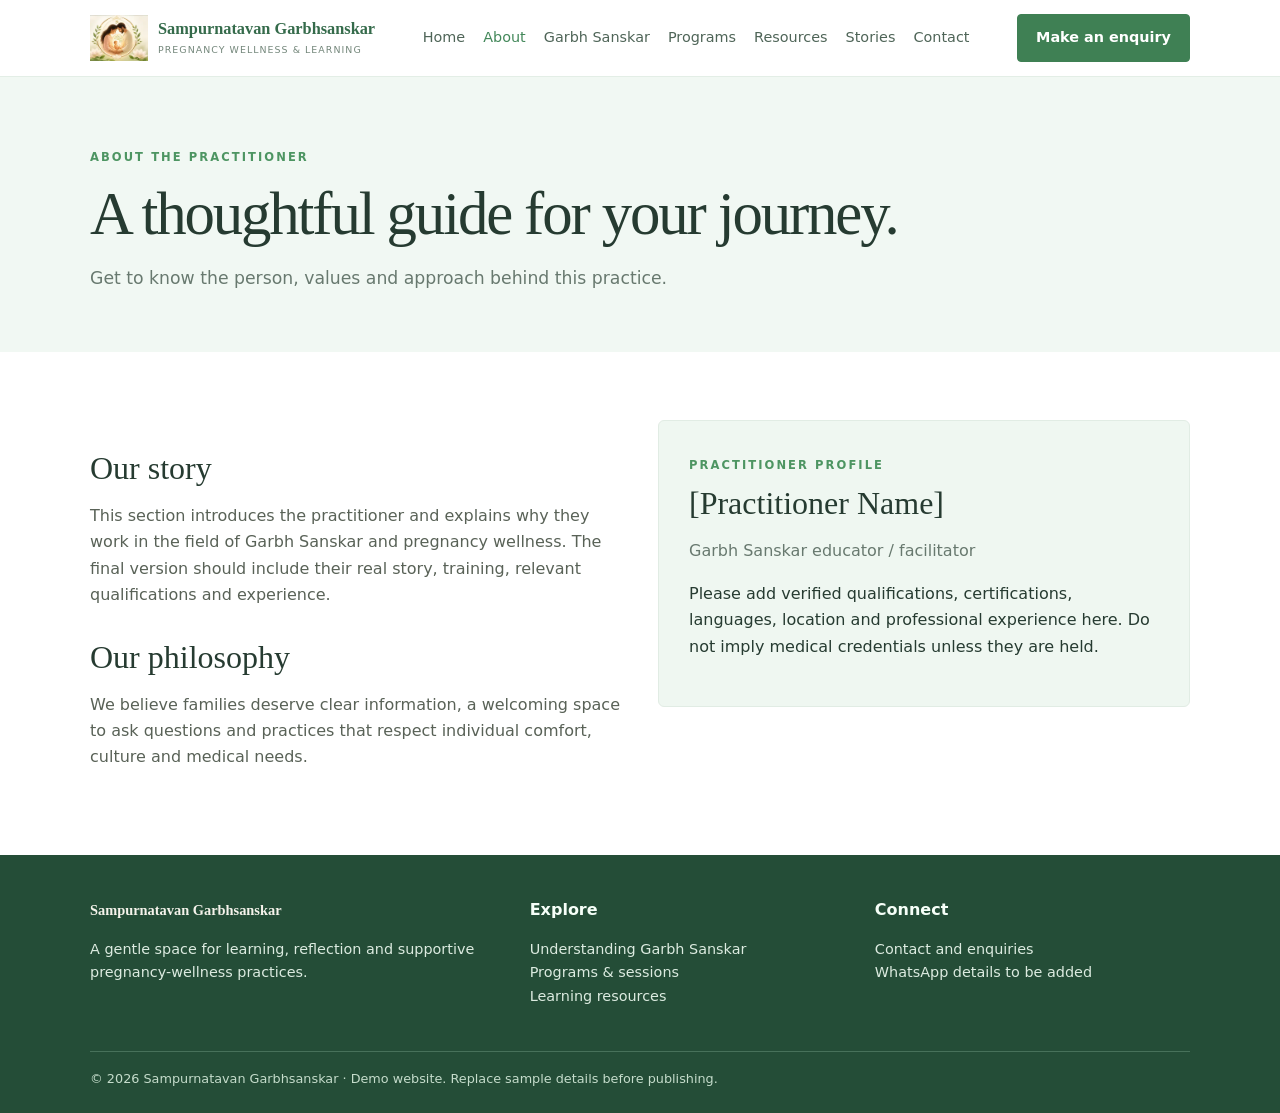
==== commit c9e1ed21: "Add Sampurnatavam family favicon" ====
--- a/about.html
+++ b/about.html
@@ -1 +1 @@
-<!doctype html><html lang="en"><head><meta charset="utf-8"><meta name="viewport" content="width=device-width,initial-scale=1,viewport-fit=cover"><meta name="theme-color" content="#f7f0df"><meta name="description" content="A calm and informative Garbh Sanskar and pregnancy wellness website."><title>About | Sampurnatavan Garbhsanskar</title><link rel="stylesheet" href="styles.css"></head><body><header class="site-header"><div class="wrap nav"><a class="brand brand-lockup" href="index.html"><img class="brand-mark" src="assets/family-emblem.webp" alt="Sampurnatavam family emblem showing both parents holding their newborn" width="58" height="52"><span class="brand-copy">Sampurnatavan Garbhsanskar<small>Pregnancy wellness & learning</small></span></a><button class="menu-toggle" type="button" aria-expanded="false" aria-controls="primary-navigation" aria-label="Open navigation menu"><span></span><span></span><span></span></button><nav id="primary-navigation" class="nav-links" aria-label="Main navigation"><a class="" href="index.html">Home</a><a class="active" href="about.html">About</a><a class="" href="garbh-sanskar.html">Garbh Sanskar</a><a class="" href="programs.html">Programs</a><a class="" href="resources.html">Resources</a><a class="" href="testimonials.html">Stories</a><a class="" href="contact.html">Contact</a></nav><a class="nav-cta" href="contact.html">Make an enquiry</a></div></header><main><section class="page-intro"><div class="wrap"><span class="eyebrow">About the practitioner</span><h1>A thoughtful guide for your journey.</h1><p>Get to know the person, values and approach behind this practice.</p></div></section><section class="section"><div class="wrap split"><div class="content"><h2>Our story</h2><p>This section introduces the practitioner and explains why they work in the field of Garbh Sanskar and pregnancy wellness. The final version should include their real story, training, relevant qualifications and experience.</p><h2>Our philosophy</h2><p>We believe families deserve clear information, a welcoming space to ask questions and practices that respect individual comfort, culture and medical needs.</p></div><aside class="contact-box"><span class="eyebrow">Practitioner profile</span><h2 style="font:2rem Georgia,serif">[Practitioner Name]</h2><p class="muted">Garbh Sanskar educator / facilitator</p><p>Please add verified qualifications, certifications, languages, location and professional experience here. Do not imply medical credentials unless they are held.</p></aside></div></section></main><footer class="site-footer"><div class="wrap"><div class="footer-grid"><div><a class="brand" style="color:#f5f3eb" href="index.html">Sampurnatavan Garbhsanskar</a><p>A gentle space for learning, reflection and supportive pregnancy-wellness practices.</p></div><div><strong>Explore</strong><p><a href="garbh-sanskar.html">Understanding Garbh Sanskar</a><br><a href="programs.html">Programs & sessions</a><br><a href="resources.html">Learning resources</a></p></div><div><strong>Connect</strong><p><a href="contact.html">Contact and enquiries</a><br><span>WhatsApp details to be added</span></p></div></div><div class="footer-bottom">© 2026 Sampurnatavan Garbhsanskar · Demo website. Replace sample details before publishing.</div></div></footer><script src="script.js"></script></body></html>+<!doctype html><html lang="en"><head><meta charset="utf-8"><meta name="viewport" content="width=device-width,initial-scale=1,viewport-fit=cover"><meta name="theme-color" content="#ffffff"><meta name="description" content="A calm and informative Garbh Sanskar and pregnancy wellness website."><title>About | Sampurnatavan Garbhsanskar</title><link rel="stylesheet" href="styles.css"><link rel="icon" type="image/webp" href="assets/family-emblem-hd.webp"><link rel="apple-touch-icon" href="assets/family-emblem-hd.webp"></head><body><header class="site-header"><div class="wrap nav"><a class="brand brand-lockup" href="index.html"><img class="brand-mark" src="assets/family-emblem.webp" alt="Sampurnatavam family emblem showing both parents holding their newborn" width="58" height="52"><span class="brand-copy">Sampurnatavan Garbhsanskar<small>Pregnancy wellness & learning</small></span></a><button class="menu-toggle" type="button" aria-expanded="false" aria-controls="primary-navigation" aria-label="Open navigation menu"><span></span><span></span><span></span></button><nav id="primary-navigation" class="nav-links" aria-label="Main navigation"><a class="" href="index.html">Home</a><a class="active" href="about.html">About</a><a class="" href="garbh-sanskar.html">Garbh Sanskar</a><a class="" href="programs.html">Programs</a><a class="" href="resources.html">Resources</a><a class="" href="testimonials.html">Stories</a><a class="" href="contact.html">Contact</a></nav><a class="nav-cta" href="contact.html">Make an enquiry</a></div></header><main><section class="page-intro"><div class="wrap"><span class="eyebrow">About the practitioner</span><h1>A thoughtful guide for your journey.</h1><p>Get to know the person, values and approach behind this practice.</p></div></section><section class="section"><div class="wrap split"><div class="content"><h2>Our story</h2><p>This section introduces the practitioner and explains why they work in the field of Garbh Sanskar and pregnancy wellness. The final version should include their real story, training, relevant qualifications and experience.</p><h2>Our philosophy</h2><p>We believe families deserve clear information, a welcoming space to ask questions and practices that respect individual comfort, culture and medical needs.</p></div><aside class="contact-box"><span class="eyebrow">Practitioner profile</span><h2 style="font:2rem Georgia,serif">[Practitioner Name]</h2><p class="muted">Garbh Sanskar educator / facilitator</p><p>Please add verified qualifications, certifications, languages, location and professional experience here. Do not imply medical credentials unless they are held.</p></aside></div></section></main><footer class="site-footer"><div class="wrap"><div class="footer-grid"><div><a class="brand" style="color:#f5f3eb" href="index.html">Sampurnatavan Garbhsanskar</a><p>A gentle space for learning, reflection and supportive pregnancy-wellness practices.</p></div><div><strong>Explore</strong><p><a href="garbh-sanskar.html">Understanding Garbh Sanskar</a><br><a href="programs.html">Programs & sessions</a><br><a href="resources.html">Learning resources</a></p></div><div><strong>Connect</strong><p><a href="contact.html">Contact and enquiries</a><br><span>WhatsApp details to be added</span></p></div></div><div class="footer-bottom">© 2026 Sampurnatavan Garbhsanskar · Demo website. Replace sample details before publishing.</div></div></footer><script src="script.js"></script></body></html>
--- a/styles.css
+++ b/styles.css
@@ -49,3 +49,56 @@
 .hero-logo-wrap{min-height:300px;padding:12px;background:#fff;border:1px solid #e3eee6}
 .hero-logo{width:100%;height:auto;max-height:320px;object-fit:contain;object-position:center}
 @media(max-width:760px){.brand-mark{width:48px;height:44px}.hero-logo-wrap{min-height:190px;padding:8px}.hero-logo{max-height:230px}}
+
+/* Mobile-first navigation and layout refinements */
+.menu-toggle{display:none;align-items:center;justify-content:center;flex-direction:column;gap:5px;width:46px;height:46px;padding:10px;border:1px solid #cfe0d3;border-radius:10px;background:#fff;color:#356b4b;cursor:pointer}
+.menu-toggle span{display:block;width:19px;height:2px;border-radius:2px;background:currentColor}
+.menu-toggle:focus-visible,.nav-links a:focus-visible,.button:focus-visible,.nav-cta:focus-visible{outline:3px solid #9ac7a5;outline-offset:3px}
+img{height:auto}
+.hero-logo{display:block;width:100%;max-width:100%;height:auto;max-height:340px;object-fit:contain}
+.hero-logo-wrap{overflow:hidden}
+@media(max-width:760px){
+ .site-header{position:sticky;top:0}
+ .nav{display:grid;grid-template-columns:minmax(0,1fr) 46px;align-items:center;gap:10px;padding:10px 16px}
+ .brand-lockup{min-width:0;max-width:none;gap:8px}
+ .brand-mark{width:44px;height:44px}
+ .brand-copy{min-width:0;font-size:.88rem;overflow-wrap:anywhere}
+ .brand-copy small{font-size:.52rem;letter-spacing:.08em}
+ .menu-toggle{display:flex;grid-column:2;grid-row:1}
+ .nav-links{display:none;grid-column:1/-1;grid-row:2;width:100%;padding:8px 0 4px;overflow:visible;flex-direction:column;align-items:stretch;gap:0;border-top:1px solid #e1ece4}
+ .nav-links.is-open{display:flex}
+ .nav-links a{display:flex;align-items:center;min-height:46px;padding:9px 10px;font-size:.95rem;border-radius:7px;white-space:normal}
+ .nav-links a:hover,.nav-links a.active{background:#eff7f1}
+ .nav-cta{display:none}
+ .hero{padding:34px 0 38px}
+ .hero-grid{gap:24px}
+ .hero-grid>div{min-width:0}
+ .hero h1{font-size:clamp(2rem,9vw,2.8rem);line-height:1.12}
+ .hero-logo-wrap{min-height:0;padding:8px;border-radius:14px}
+ .hero-logo{max-height:none;width:100%}
+ .actions{display:flex;flex-direction:column;gap:10px}
+ .actions .button{width:100%;min-height:48px}
+ .section{padding:38px 0}
+ .section-head{margin-bottom:22px}
+ .section h2,.content h2{font-size:1.7rem;line-height:1.25}
+ .cards{grid-template-columns:1fr;gap:12px}
+ .card{padding:18px}
+ .split{grid-template-columns:1fr;gap:22px}
+ .page-intro{padding:36px 0 26px}
+ .page-intro h1{font-size:clamp(2rem,8vw,2.7rem);line-height:1.12}
+ .page-intro p{font-size:1rem}
+ .contact-box{padding:18px}
+ .form{gap:16px}
+ .form input,.form textarea,.form select{min-height:48px;font-size:16px}
+ .form textarea{min-height:130px}
+ .form button{min-height:48px;width:100%}
+ .footer-grid{grid-template-columns:1fr;gap:16px}
+ .site-footer{padding:30px 0 18px}
+ .footer-bottom{line-height:1.6}
+}
+@media(min-width:761px) and (max-width:1080px){
+ .nav{flex-wrap:wrap;padding:12px 0}
+ .nav-links{order:3;width:100%;justify-content:center;flex-wrap:wrap}
+ .nav-cta{margin-left:auto}
+}
+@media(prefers-reduced-motion:reduce){*,*::before,*::after{scroll-behavior:auto!important;animation-duration:.01ms!important;animation-iteration-count:1!important;transition-duration:.01ms!important}}
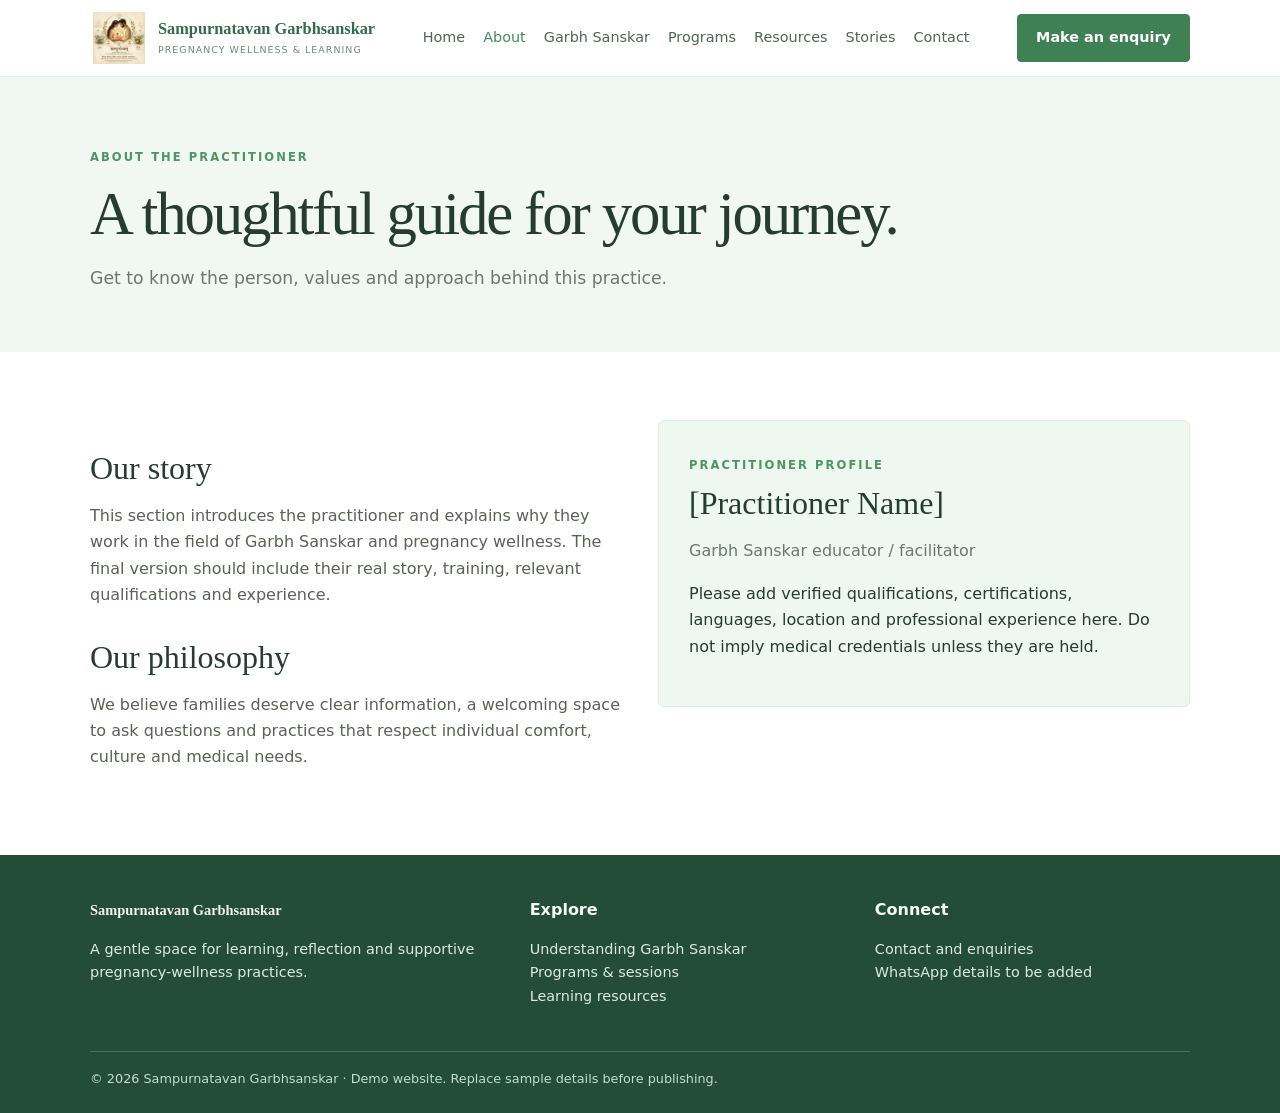
==== commit ac3ef225: "Use newly uploaded Sampurnatavan high-resolution family artwork" ====
--- a/about.html
+++ b/about.html
@@ -1 +1 @@
-<!doctype html><html lang="en"><head><meta charset="utf-8"><meta name="viewport" content="width=device-width,initial-scale=1,viewport-fit=cover"><meta name="theme-color" content="#ffffff"><meta name="description" content="A calm and informative Garbh Sanskar and pregnancy wellness website."><title>About | Sampurnatavan Garbhsanskar</title><link rel="stylesheet" href="styles.css"><link rel="icon" type="image/webp" href="assets/family-emblem-hd.webp"><link rel="apple-touch-icon" href="assets/family-emblem-hd.webp"></head><body><header class="site-header"><div class="wrap nav"><a class="brand brand-lockup" href="index.html"><img class="brand-mark" src="assets/family-emblem.webp" alt="Sampurnatavam family emblem showing both parents holding their newborn" width="58" height="52"><span class="brand-copy">Sampurnatavan Garbhsanskar<small>Pregnancy wellness & learning</small></span></a><button class="menu-toggle" type="button" aria-expanded="false" aria-controls="primary-navigation" aria-label="Open navigation menu"><span></span><span></span><span></span></button><nav id="primary-navigation" class="nav-links" aria-label="Main navigation"><a class="" href="index.html">Home</a><a class="active" href="about.html">About</a><a class="" href="garbh-sanskar.html">Garbh Sanskar</a><a class="" href="programs.html">Programs</a><a class="" href="resources.html">Resources</a><a class="" href="testimonials.html">Stories</a><a class="" href="contact.html">Contact</a></nav><a class="nav-cta" href="contact.html">Make an enquiry</a></div></header><main><section class="page-intro"><div class="wrap"><span class="eyebrow">About the practitioner</span><h1>A thoughtful guide for your journey.</h1><p>Get to know the person, values and approach behind this practice.</p></div></section><section class="section"><div class="wrap split"><div class="content"><h2>Our story</h2><p>This section introduces the practitioner and explains why they work in the field of Garbh Sanskar and pregnancy wellness. The final version should include their real story, training, relevant qualifications and experience.</p><h2>Our philosophy</h2><p>We believe families deserve clear information, a welcoming space to ask questions and practices that respect individual comfort, culture and medical needs.</p></div><aside class="contact-box"><span class="eyebrow">Practitioner profile</span><h2 style="font:2rem Georgia,serif">[Practitioner Name]</h2><p class="muted">Garbh Sanskar educator / facilitator</p><p>Please add verified qualifications, certifications, languages, location and professional experience here. Do not imply medical credentials unless they are held.</p></aside></div></section></main><footer class="site-footer"><div class="wrap"><div class="footer-grid"><div><a class="brand" style="color:#f5f3eb" href="index.html">Sampurnatavan Garbhsanskar</a><p>A gentle space for learning, reflection and supportive pregnancy-wellness practices.</p></div><div><strong>Explore</strong><p><a href="garbh-sanskar.html">Understanding Garbh Sanskar</a><br><a href="programs.html">Programs & sessions</a><br><a href="resources.html">Learning resources</a></p></div><div><strong>Connect</strong><p><a href="contact.html">Contact and enquiries</a><br><span>WhatsApp details to be added</span></p></div></div><div class="footer-bottom">© 2026 Sampurnatavan Garbhsanskar · Demo website. Replace sample details before publishing.</div></div></footer><script src="script.js"></script></body></html>+<!doctype html><html lang="en"><head><meta charset="utf-8"><meta name="viewport" content="width=device-width,initial-scale=1,viewport-fit=cover"><meta name="theme-color" content="#ffffff"><meta name="description" content="A calm and informative Garbh Sanskar and pregnancy wellness website."><title>About | Sampurnatavan Garbhsanskar</title><link rel="stylesheet" href="styles.css"><link rel="icon" type="image/png" href="Sampurnatavan.png"><link rel="apple-touch-icon" href="Sampurnatavan.png"></head><body><header class="site-header"><div class="wrap nav"><a class="brand brand-lockup" href="index.html"><img class="brand-mark" src="Sampurnatavan.png" alt="Sampurnatavan family emblem" width="58" height="52"><span class="brand-copy">Sampurnatavan Garbhsanskar<small>Pregnancy wellness & learning</small></span></a><button class="menu-toggle" type="button" aria-expanded="false" aria-controls="primary-navigation" aria-label="Open navigation menu"><span></span><span></span><span></span></button><nav id="primary-navigation" class="nav-links" aria-label="Main navigation"><a class="" href="index.html">Home</a><a class="active" href="about.html">About</a><a class="" href="garbh-sanskar.html">Garbh Sanskar</a><a class="" href="programs.html">Programs</a><a class="" href="resources.html">Resources</a><a class="" href="testimonials.html">Stories</a><a class="" href="contact.html">Contact</a></nav><a class="nav-cta" href="contact.html">Make an enquiry</a></div></header><main><section class="page-intro"><div class="wrap"><span class="eyebrow">About the practitioner</span><h1>A thoughtful guide for your journey.</h1><p>Get to know the person, values and approach behind this practice.</p></div></section><section class="section"><div class="wrap split"><div class="content"><h2>Our story</h2><p>This section introduces the practitioner and explains why they work in the field of Garbh Sanskar and pregnancy wellness. The final version should include their real story, training, relevant qualifications and experience.</p><h2>Our philosophy</h2><p>We believe families deserve clear information, a welcoming space to ask questions and practices that respect individual comfort, culture and medical needs.</p></div><aside class="contact-box"><span class="eyebrow">Practitioner profile</span><h2 style="font:2rem Georgia,serif">[Practitioner Name]</h2><p class="muted">Garbh Sanskar educator / facilitator</p><p>Please add verified qualifications, certifications, languages, location and professional experience here. Do not imply medical credentials unless they are held.</p></aside></div></section></main><footer class="site-footer"><div class="wrap"><div class="footer-grid"><div><a class="brand" style="color:#f5f3eb" href="index.html">Sampurnatavan Garbhsanskar</a><p>A gentle space for learning, reflection and supportive pregnancy-wellness practices.</p></div><div><strong>Explore</strong><p><a href="garbh-sanskar.html">Understanding Garbh Sanskar</a><br><a href="programs.html">Programs & sessions</a><br><a href="resources.html">Learning resources</a></p></div><div><strong>Connect</strong><p><a href="contact.html">Contact and enquiries</a><br><span>WhatsApp details to be added</span></p></div></div><div class="footer-bottom">© 2026 Sampurnatavan Garbhsanskar · Demo website. Replace sample details before publishing.</div></div></footer><script src="script.js"></script></body></html>
--- a/styles.css
+++ b/styles.css
@@ -102,3 +102,11 @@
  .nav-cta{margin-left:auto}
 }
 @media(prefers-reduced-motion:reduce){*,*::before,*::after{scroll-behavior:auto!important;animation-duration:.01ms!important;animation-iteration-count:1!important;transition-duration:.01ms!important}}
+
+/* High-resolution family emblem: preserve its full artwork without cropping */
+.hero-logo-wrap{display:flex;align-items:center;justify-content:center;min-height:0;padding:clamp(10px,2vw,20px);overflow:hidden}
+.hero-logo{display:block;width:100%;max-width:100%;height:auto;max-height:460px;object-fit:contain;object-position:center}
+@media(max-width:760px){
+ .hero-logo-wrap{width:100%;min-height:0;padding:8px}
+ .hero-logo{width:100%;height:auto;max-height:360px;object-fit:contain}
+}
